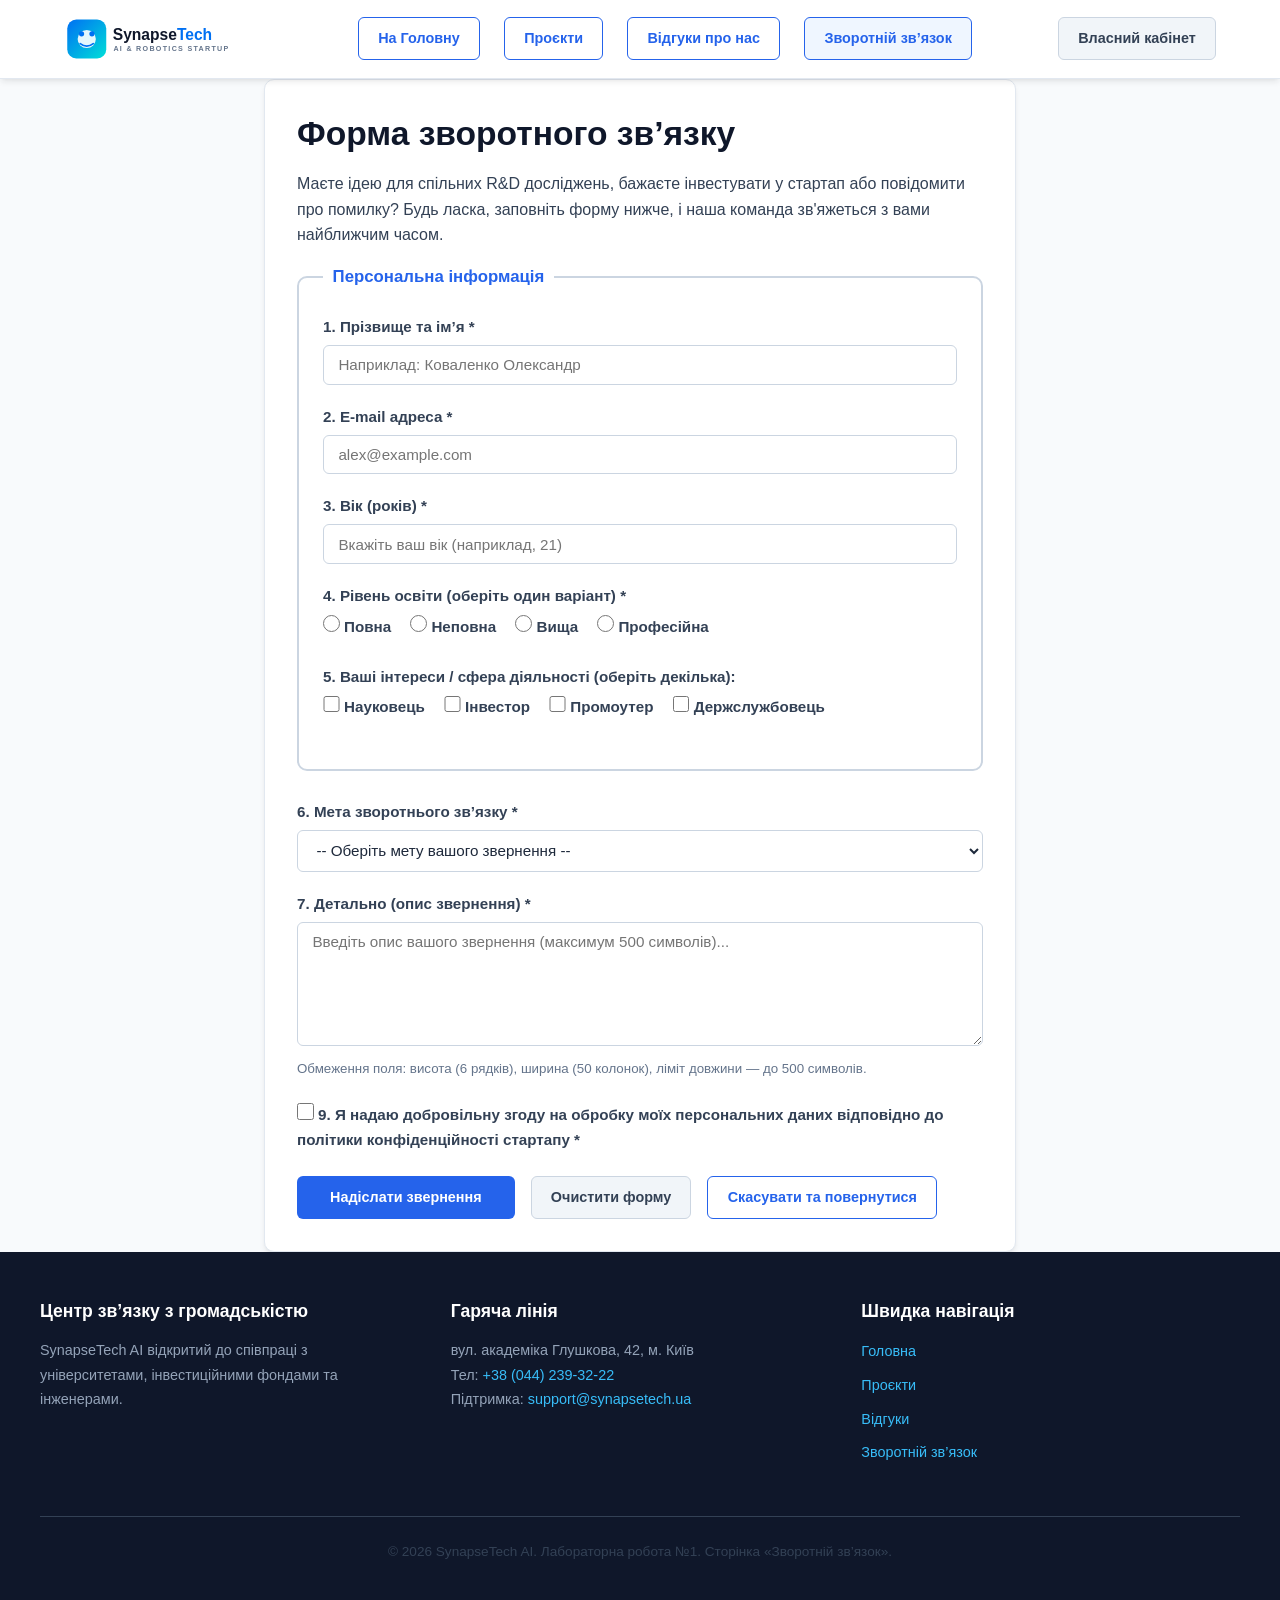
==== feedback.html @ 83293340 "Add files via upload" ====
﻿<!DOCTYPE html>
<html lang="uk">
<head>
  <meta charset="UTF-8">
  <meta name="viewport" content="width=device-width, initial-scale=1.0">
  <meta name="description" content="Форма зворотного зв'язку стартапу SynapseTech AI">
  <title>Зворотній зв’язок — SynapseTech AI</title>
  <link rel="stylesheet" href="css/style.css">
</head>
<body>

  <!-- ХЕДЕР З НАЗВОЮ ТА ЛОГОТИПОМ -->
  <header>
    <div class="header-container">
      <a href="index.html" class="logo-link">
        <img src="img/logo.svg" alt="SynapseTech AI Логотип" class="logo-img">
      </a>
      <nav>
        <a href="index.html" class="btn btn-outline">На Головну</a>
        <a href="projects.html" class="btn btn-outline">Проєкти</a>
        <a href="reviews.html" class="btn btn-outline">Відгуки про нас</a>
        <a href="feedback.html" class="btn btn-outline active">Зворотній зв’язок</a>
      </nav>
      <div class="header-auth-buttons">
        <a href="index.html#cabinet-modal" class="btn btn-secondary">Власний кабінет</a>
      </div>
    </div>
  </header>

  <div class="container form-container">
    <main>
      <section>
        <h1>Форма зворотного зв’язку</h1>
        <p>
          Маєте ідею для спільних R&amp;D досліджень, бажаєте інвестувати у стартап або повідомити про помилку? 
          Будь ласка, заповніть форму нижче, і наша команда зв'яжеться з вами найближчим часом.
        </p>

        <!-- ФОРМА ЗВОРОТНОГО ЗВ'ЯЗКУ ЗГІДНО ВСІХ ВИМОГ ВАРІАНТУ 2 -->
        <form action="#" method="post" autocomplete="on">

          <!-- ВИМОГА 10: Поля 1, 2, 3, 4 та 5 згруповані, обведені рамкою з легендою «Персональна інформація» -->
          <fieldset>
            <legend>Персональна інформація</legend>

            <!-- 1. Прізвище та ім'я -->
            <div class="form-group">
              <label for="fullname">1. Прізвище та ім’я *</label>
              <input type="text" id="fullname" name="fullname" required placeholder="Наприклад: Коваленко Олександр" autocomplete="name">
            </div>

            <!-- 2. E-mail -->
            <div class="form-group">
              <label for="user-email">2. E-mail адреса *</label>
              <input type="email" id="user-email" name="user_email" required placeholder="alex@example.com" autocomplete="email">
            </div>

            <!-- 3. Вік -->
            <div class="form-group">
              <label for="user-age">3. Вік (років) *</label>
              <input type="number" id="user-age" name="user_age" min="16" max="110" placeholder="Вкажіть ваш вік (наприклад, 21)" required>
            </div>

            <!-- 4. Освіта (вибрати одну з переліку: повна, неповна, вища, професійна) -->
            <div class="form-group">
              <label>4. Рівень освіти (оберіть один варіант) *</label>
              <div class="radio-group">
                <label class="radio-item">
                  <input type="radio" name="education" value="повна" required> Повна
                </label>
                <label class="radio-item">
                  <input type="radio" name="education" value="неповна"> Неповна
                </label>
                <label class="radio-item">
                  <input type="radio" name="education" value="вища"> Вища
                </label>
                <label class="radio-item">
                  <input type="radio" name="education" value="професійна"> Професійна
                </label>
              </div>
            </div>

            <!-- 5. Інтереси (вибрати декілька з переліку: науковець, інвестор, промоутер, держслужбовець) -->
            <div class="form-group">
              <label>5. Ваші інтереси / сфера діяльності (оберіть декілька):</label>
              <div class="checkbox-group">
                <label class="checkbox-item">
                  <input type="checkbox" name="interests[]" value="науковець"> Науковець
                </label>
                <label class="checkbox-item">
                  <input type="checkbox" name="interests[]" value="інвестор"> Інвестор
                </label>
                <label class="checkbox-item">
                  <input type="checkbox" name="interests[]" value="промоутер"> Промоутер
                </label>
                <label class="checkbox-item">
                  <input type="checkbox" name="interests[]" value="держслужбовець"> Держслужбовець
                </label>
              </div>
            </div>

          </fieldset>

          <!-- 6. Випадаючий список «Мета зворотнього зв’язку» -->
          <div class="form-group">
            <label for="feedback-purpose">6. Мета зворотнього зв’язку *</label>
            <select id="feedback-purpose" name="feedback_purpose" required>
              <option value="" disabled selected>-- Оберіть мету вашого звернення --</option>
              <option value="співпраця">Співпраця</option>
              <option value="скарга на порушення права власності">Скарга на порушення права власності</option>
              <option value="пропозиція">Пропозиція</option>
              <option value="наявність помилки">Наявність помилки</option>
            </select>
          </div>

          <!-- 7. Текст у поле «Детально» з обмеженням на висоту, ширину і кількість символів -->
          <div class="form-group">
            <label for="feedback-details">7. Детально (опис звернення) *</label>
            <textarea 
              id="feedback-details" 
              name="feedback_details" 
              rows="6" 
              cols="50" 
              maxlength="500" 
              required 
              placeholder="Введіть опис вашого звернення (максимум 500 символів)..."
            ></textarea>
            <small style="color:#64748b; display:block; margin-top:0.25rem;">
              Обмеження поля: висота (6 рядків), ширина (50 колонок), ліміт довжини — до 500 символів.
            </small>
          </div>

          <!-- 9. Поле зі згодою на обробку інформації -->
          <div class="form-group" style="margin-top:1.5rem;">
            <label class="checkbox-item">
              <input type="checkbox" id="user-consent" name="user_consent" required>
              <strong>9. Я надаю добровільну згоду на обробку моїх персональних даних відповідно до політики конфіденційності стартапу *</strong>
            </label>
          </div>

          <!-- 8. Кнопки з відправленням користувачем наданої у п.1-7 інформації -->
          <div class="form-actions">
            <button type="submit" class="btn btn-primary" style="padding: 0.75rem 2rem;">Надіслати звернення</button>
            <button type="reset" class="btn btn-secondary">Очистити форму</button>
            <a href="index.html" class="btn btn-outline">Скасувати та повернутися</a>
          </div>

        </form>
      </section>
    </main>
  </div>

  <!-- ФУТЕР З АДРЕСОЮ ТА КОНТАКТАМИ -->
  <footer>
    <div class="footer-container">
      <div class="footer-col">
        <h4>Центр зв’язку з громадськістю</h4>
        <p>SynapseTech AI відкритий до співпраці з університетами, інвестиційними фондами та інженерами.</p>
      </div>
      <div class="footer-col">
        <h4>Гаряча лінія</h4>
        <address>
          вул. академіка Глушкова, 42, м. Київ<br>
          Тел: <a href="tel:+380442393222">+38 (044) 239-32-22</a><br>
          Підтримка: <a href="mailto:support@synapsetech.ua">support@synapsetech.ua</a>
        </address>
      </div>
      <div class="footer-col">
        <h4>Швидка навігація</h4>
        <ul>
          <li><a href="index.html">Головна</a></li>
          <li><a href="projects.html">Проєкти</a></li>
          <li><a href="reviews.html">Відгуки</a></li>
          <li><a href="feedback.html">Зворотній зв’язок</a></li>
        </ul>
      </div>
    </div>
    <div class="footer-bottom">
      <p>&copy; 2026 SynapseTech AI. Лабораторна робота №1. Сторінка «Зворотній зв’язок».</p>
    </div>
  </footer>

</body>
</html>
---- css/style.css ----
﻿/* Base Styles & Typography */
:root {
  --primary: #2563eb;
  --primary-hover: #1d4ed8;
  --secondary: #0f172a;
  --accent: #06b6d4;
  --bg-light: #f8fafc;
  --card-bg: #ffffff;
  --text-main: #1e293b;
  --text-muted: #64748b;
  --border-color: #e2e8f0;
  --radius: 10px;
  --shadow: 0 4px 6px -1px rgba(0, 0, 0, 0.08), 0 2px 4px -2px rgba(0, 0, 0, 0.05);
}

* {
  box-sizing: border-box;
  margin: 0;
  padding: 0;
}

body {
  font-family: 'Segoe UI', -apple-system, BlinkMacSystemFont, Roboto, sans-serif;
  line-height: 1.6;
  color: var(--text-main);
  background-color: var(--bg-light);
  min-height: 100vh;
  display: flex;
  flex-direction: column;
}

/* Header & Navigation */
header {
  background: #ffffff;
  border-bottom: 1px solid var(--border-color);
  box-shadow: var(--shadow);
  position: sticky;
  top: 0;
  z-index: 100;
}

.header-container {
  max-width: 1200px;
  margin: 0 auto;
  padding: 0.8rem 1.5rem;
  display: flex;
  align-items: center;
  justify-content: space-between;
  flex-wrap: wrap;
  gap: 1rem;
}

.logo-link {
  display: flex;
  align-items: center;
  text-decoration: none;
}

.logo-img {
  height: 52px;
  width: auto;
}

nav {
  display: flex;
  align-items: center;
  gap: 1.5rem;
}

nav a {
  text-decoration: none;
  color: var(--text-main);
  font-weight: 600;
  font-size: 0.95rem;
  transition: color 0.2s ease;
  padding: 0.4rem 0.6rem;
  border-radius: 6px;
}

nav a:hover, nav a.active {
  color: var(--primary);
  background: #eff6ff;
}

.header-auth-buttons {
  display: flex;
  align-items: center;
  gap: 0.75rem;
}

.btn {
  display: inline-block;
  padding: 0.55rem 1.2rem;
  font-size: 0.9rem;
  font-weight: 600;
  border-radius: 6px;
  text-decoration: none;
  cursor: pointer;
  border: 1px solid transparent;
  transition: all 0.2s ease;
  text-align: center;
}

.btn-primary {
  background-color: var(--primary);
  color: #ffffff;
}

.btn-primary:hover {
  background-color: var(--primary-hover);
}

.btn-outline {
  border-color: var(--primary);
  color: var(--primary);
  background: transparent;
}

.btn-outline:hover {
  background: #eff6ff;
}

.btn-secondary {
  background: #f1f5f9;
  color: #334155;
  border-color: #cbd5e1;
}

.btn-secondary:hover {
  background: #e2e8f0;
}

/* Layout Container */
.container {
  max-width: 1200px;
  margin: 2rem auto;
  padding: 0 1.5rem;
  flex: 1;
}

.main-layout {
  display: grid;
  grid-template-columns: 2.5fr 1fr;
  gap: 2rem;
}

@media (max-width: 900px) {
  .main-layout {
    grid-template-columns: 1fr;
  }
}

/* Main Content & Articles */
main {
  display: flex;
  flex-direction: column;
  gap: 2rem;
}

article, section {
  background: var(--card-bg);
  padding: 2rem;
  border-radius: var(--radius);
  border: 1px solid var(--border-color);
  box-shadow: var(--shadow);
}

h1, h2, h3, h4 {
  color: var(--secondary);
  margin-bottom: 1rem;
  line-height: 1.3;
}

h1 { font-size: 2.1rem; }
h2 { font-size: 1.6rem; border-bottom: 2px solid #eff6ff; padding-bottom: 0.5rem; }
h3 { font-size: 1.25rem; }

p {
  margin-bottom: 1rem;
  color: #334155;
}

/* Lists */
ul, ol {
  margin-left: 1.5rem;
  margin-bottom: 1.2rem;
  color: #334155;
}

li {
  margin-bottom: 0.5rem;
}

/* Sidebar (Aside) */
aside {
  display: flex;
  flex-direction: column;
  gap: 1.5rem;
}

.aside-card {
  background: var(--card-bg);
  padding: 1.5rem;
  border-radius: var(--radius);
  border: 1px solid var(--border-color);
  box-shadow: var(--shadow);
}

.aside-card h3 {
  font-size: 1.15rem;
  color: var(--secondary);
  margin-bottom: 0.8rem;
  border-bottom: 1px solid var(--border-color);
  padding-bottom: 0.4rem;
}

.quick-links {
  list-style: none;
  margin-left: 0;
}

.quick-links li {
  margin-bottom: 0.6rem;
}

.quick-links a {
  color: var(--primary);
  text-decoration: none;
  display: inline-flex;
  align-items: center;
  gap: 0.4rem;
  transition: transform 0.15s ease;
}

.quick-links a:hover {
  text-decoration: underline;
  transform: translateX(4px);
}

/* Table Requirements (min 6 rows, 5 cols, captions, thead, tbody, tfoot, row/colspan) */
.table-wrapper {
  overflow-x: auto;
  margin: 1.5rem 0;
}

table {
  width: 100%;
  border-collapse: collapse;
  font-size: 0.92rem;
  background: #ffffff;
}

caption {
  font-weight: 700;
  font-size: 1.1rem;
  padding: 0.8rem;
  text-align: left;
  color: var(--secondary);
  caption-side: top;
}

th, td {
  border: 1px solid #cbd5e1;
  padding: 0.75rem 1rem;
  text-align: left;
}

thead th {
  background-color: #f1f5f9;
  color: #0f172a;
  font-weight: 700;
}

tbody tr:nth-child(even) {
  background-color: #f8fafc;
}

tbody tr:hover {
  background-color: #eff6ff;
}

tfoot {
  background-color: #f8fafc;
  font-weight: 700;
}

tfoot td, tfoot th {
  border-top: 2px solid #94a3b8;
  color: #0f172a;
}

/* Projects Grid on projects.html */
.projects-grid {
  display: grid;
  grid-template-columns: repeat(auto-fit, minmax(320px, 1fr));
  gap: 1.75rem;
  margin: 2rem 0;
}

.project-card {
  background: var(--card-bg);
  border: 1px solid var(--border-color);
  border-radius: var(--radius);
  overflow: hidden;
  box-shadow: var(--shadow);
  display: flex;
  flex-direction: column;
}

.project-card img {
  width: 100%;
  height: 220px;
  object-fit: cover;
  border-bottom: 1px solid var(--border-color);
}

.project-body {
  padding: 1.5rem;
  flex: 1;
  display: flex;
  flex-direction: column;
}

.project-badge {
  display: inline-block;
  background-color: #e0f2fe;
  color: #0369a1;
  padding: 0.25rem 0.6rem;
  font-size: 0.75rem;
  font-weight: 700;
  border-radius: 4px;
  margin-bottom: 0.75rem;
  align-self: flex-start;
}

.project-body h3 {
  margin-bottom: 0.4rem;
}

.project-country {
  font-size: 0.85rem;
  color: var(--text-muted);
  margin-bottom: 1rem;
}

.project-features {
  margin-left: 1.2rem;
  margin-bottom: 1rem;
  font-size: 0.88rem;
}

/* Form Styles for feedback.html */
.form-container {
  max-width: 800px;
  margin: 0 auto;
}

fieldset {
  border: 2px solid #cbd5e1;
  border-radius: var(--radius);
  padding: 1.5rem;
  margin-bottom: 1.8rem;
  background: #ffffff;
}

legend {
  font-weight: 700;
  color: var(--primary);
  padding: 0 0.6rem;
  font-size: 1.05rem;
}

.form-group {
  margin-bottom: 1.25rem;
}

.form-group label {
  display: block;
  font-weight: 600;
  margin-bottom: 0.35rem;
  color: #334155;
  font-size: 0.95rem;
}

.form-group input[type="text"],
.form-group input[type="email"],
.form-group input[type="number"],
.form-group select,
.form-group textarea {
  width: 100%;
  padding: 0.65rem 0.9rem;
  border: 1px solid #cbd5e1;
  border-radius: 6px;
  font-family: inherit;
  font-size: 0.95rem;
  color: var(--text-main);
  background-color: #fff;
  transition: border-color 0.2s, box-shadow 0.2s;
}

.form-group input:focus,
.form-group select:focus,
.form-group textarea:focus {
  outline: none;
  border-color: var(--primary);
  box-shadow: 0 0 0 3px rgba(37, 99, 235, 0.15);
}

.radio-group, .checkbox-group {
  display: flex;
  flex-wrap: wrap;
  gap: 1.2rem;
  margin-top: 0.4rem;
}

.radio-item, .checkbox-item {
  display: inline-flex;
  align-items: center;
  gap: 0.45rem;
  cursor: pointer;
  font-size: 0.92rem;
  color: #334155;
}

.radio-item input, .checkbox-item input {
  accent-color: var(--primary);
  width: 1.05rem;
  height: 1.05rem;
  cursor: pointer;
}

.form-actions {
  display: flex;
  gap: 1rem;
  margin-top: 1.5rem;
}

/* Media Players (Audio, Video) */
.media-box {
  margin: 1.5rem 0;
  padding: 1.2rem;
  background: #f8fafc;
  border-radius: var(--radius);
  border: 1px solid var(--border-color);
}

.media-box video {
  width: 100%;
  max-height: 400px;
  border-radius: 8px;
  background: #000;
}

.media-box audio {
  width: 100%;
  margin-top: 0.5rem;
}

/* Styled sentence with span, i, b, em, u */
.styled-sentence-box {
  background: #f0fdf4;
  border-left: 4px solid #16a34a;
  padding: 1rem 1.2rem;
  margin: 1.5rem 0;
  border-radius: 0 var(--radius) var(--radius) 0;
  font-size: 1.02rem;
}

/* Footer */
footer {
  background-color: var(--secondary);
  color: #cbd5e1;
  padding: 3rem 1.5rem 1.5rem;
  margin-top: auto;
}

.footer-container {
  max-width: 1200px;
  margin: 0 auto;
  display: grid;
  grid-template-columns: repeat(auto-fit, minmax(240px, 1fr));
  gap: 2rem;
  margin-bottom: 2rem;
}

.footer-col h4 {
  color: #ffffff;
  margin-bottom: 1rem;
  font-size: 1.1rem;
}

.footer-col p, .footer-col address {
  font-style: normal;
  font-size: 0.9rem;
  color: #94a3b8;
  line-height: 1.7;
}

.footer-col ul {
  list-style: none;
  margin-left: 0;
}

.footer-col ul li {
  margin-bottom: 0.5rem;
}

.footer-col a {
  color: #38bdf8;
  text-decoration: none;
  font-size: 0.9rem;
}

.footer-col a:hover {
  text-decoration: underline;
}

.footer-bottom {
  max-width: 1200px;
  margin: 0 auto;
  border-top: 1px solid #334155;
  padding-top: 1.5rem;
  text-align: center;
  font-size: 0.85rem;
  color: #64748b;
}

/* Reviews page / section styles */
.review-card {
  border-left: 4px solid var(--primary);
  background: #f8fafc;
  padding: 1.2rem 1.5rem;
  margin-bottom: 1.2rem;
  border-radius: 0 8px 8px 0;
}

.review-author {
  font-weight: 700;
  color: var(--secondary);
  margin-top: 0.6rem;
  font-size: 0.9rem;
}

/* Modal Windows for Cabinet & Registration (Pure HTML/CSS target) */
.modal {
  display: none;
  position: fixed;
  top: 0;
  left: 0;
  width: 100%;
  height: 100%;
  background: rgba(15, 23, 42, 0.65);
  backdrop-filter: blur(4px);
  z-index: 1000;
  justify-content: center;
  align-items: center;
}

.modal:target {
  display: flex;
}

.modal-content {
  background: #ffffff;
  padding: 2.2rem;
  border-radius: 12px;
  max-width: 450px;
  width: 90%;
  box-shadow: 0 20px 25px -5px rgba(0, 0, 0, 0.2);
  position: relative;
}

.modal-close {
  position: absolute;
  top: 1rem;
  right: 1.2rem;
  font-size: 1.5rem;
  color: #64748b;
  text-decoration: none;
  font-weight: bold;
}
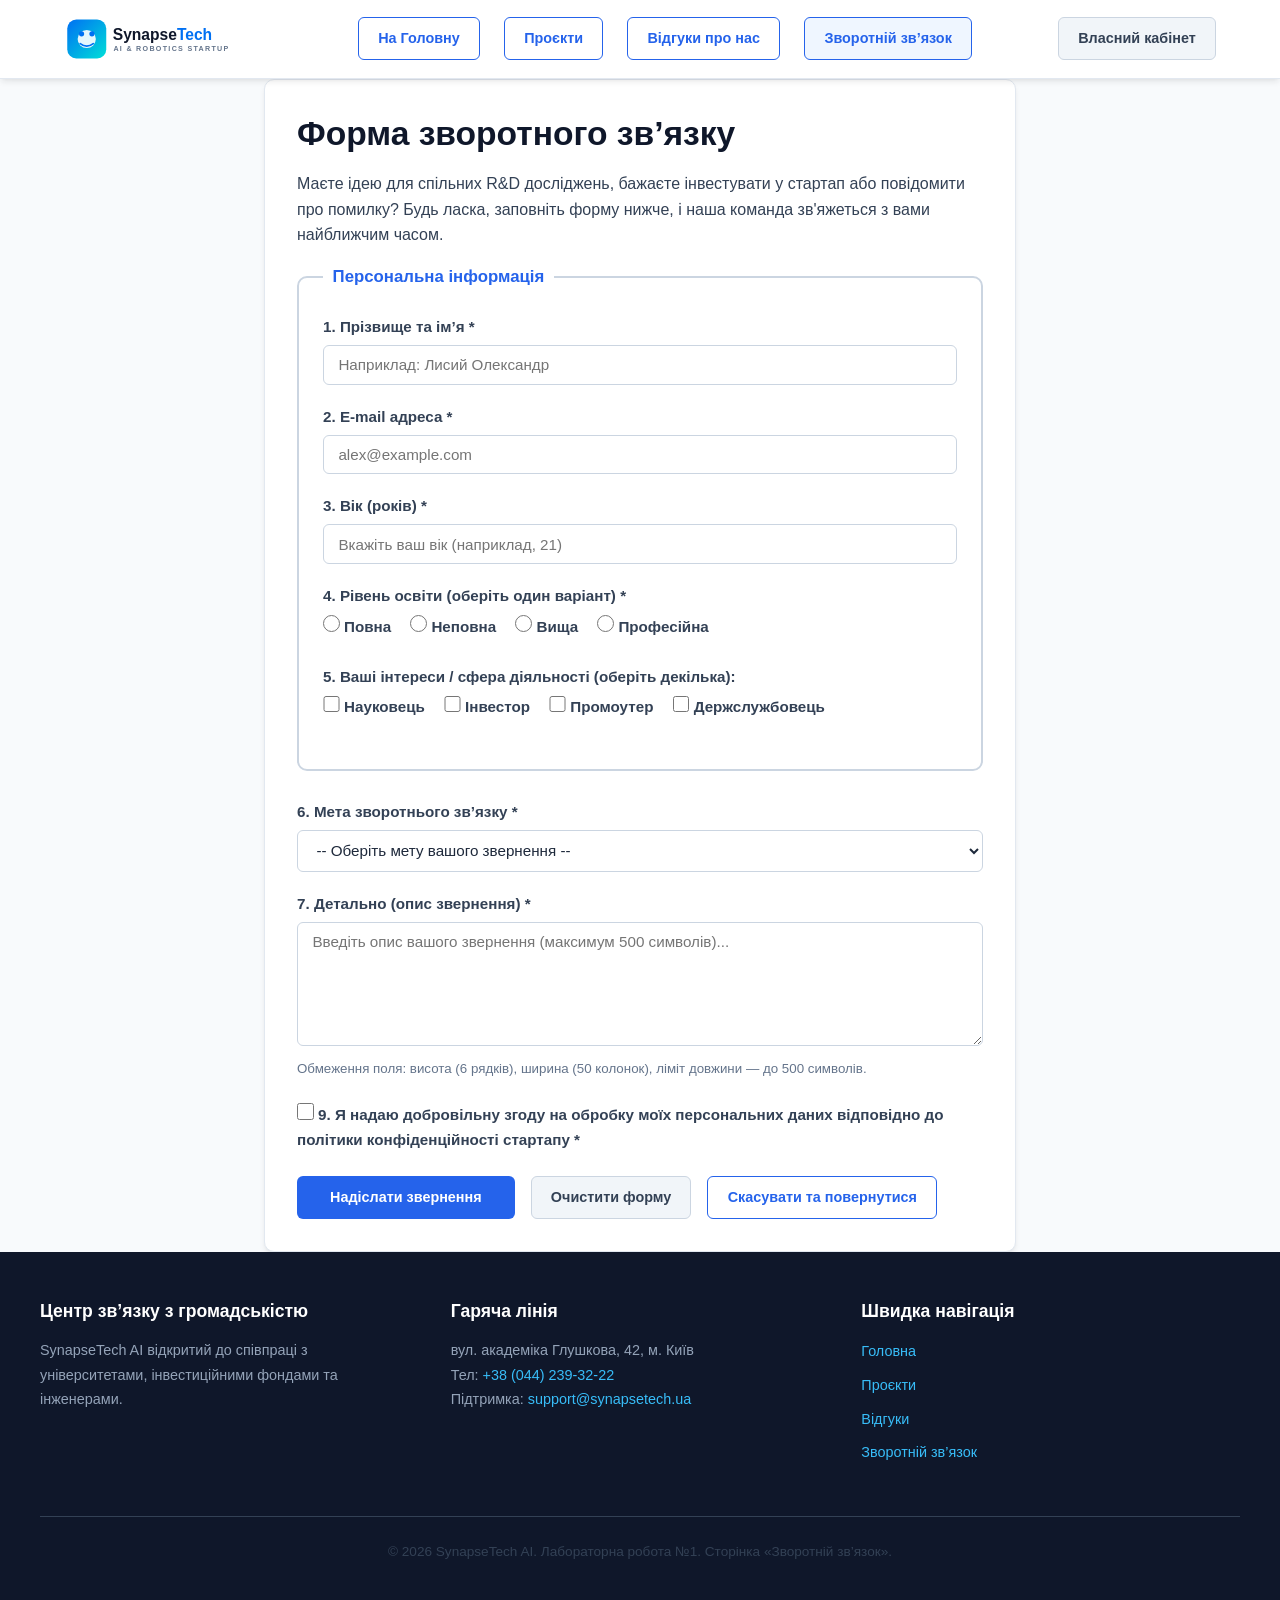
==== commit 24d752e7: "Add files via upload" ====
--- a/feedback.html
+++ b/feedback.html
@@ -46,7 +46,7 @@
             <!-- 1. Прізвище та ім'я -->
             <div class="form-group">
               <label for="fullname">1. Прізвище та ім’я *</label>
-              <input type="text" id="fullname" name="fullname" required placeholder="Наприклад: Коваленко Олександр" autocomplete="name">
+              <input type="text" id="fullname" name="fullname" required placeholder="Наприклад: Лисий Олександр" autocomplete="name">
             </div>
 
             <!-- 2. E-mail -->
